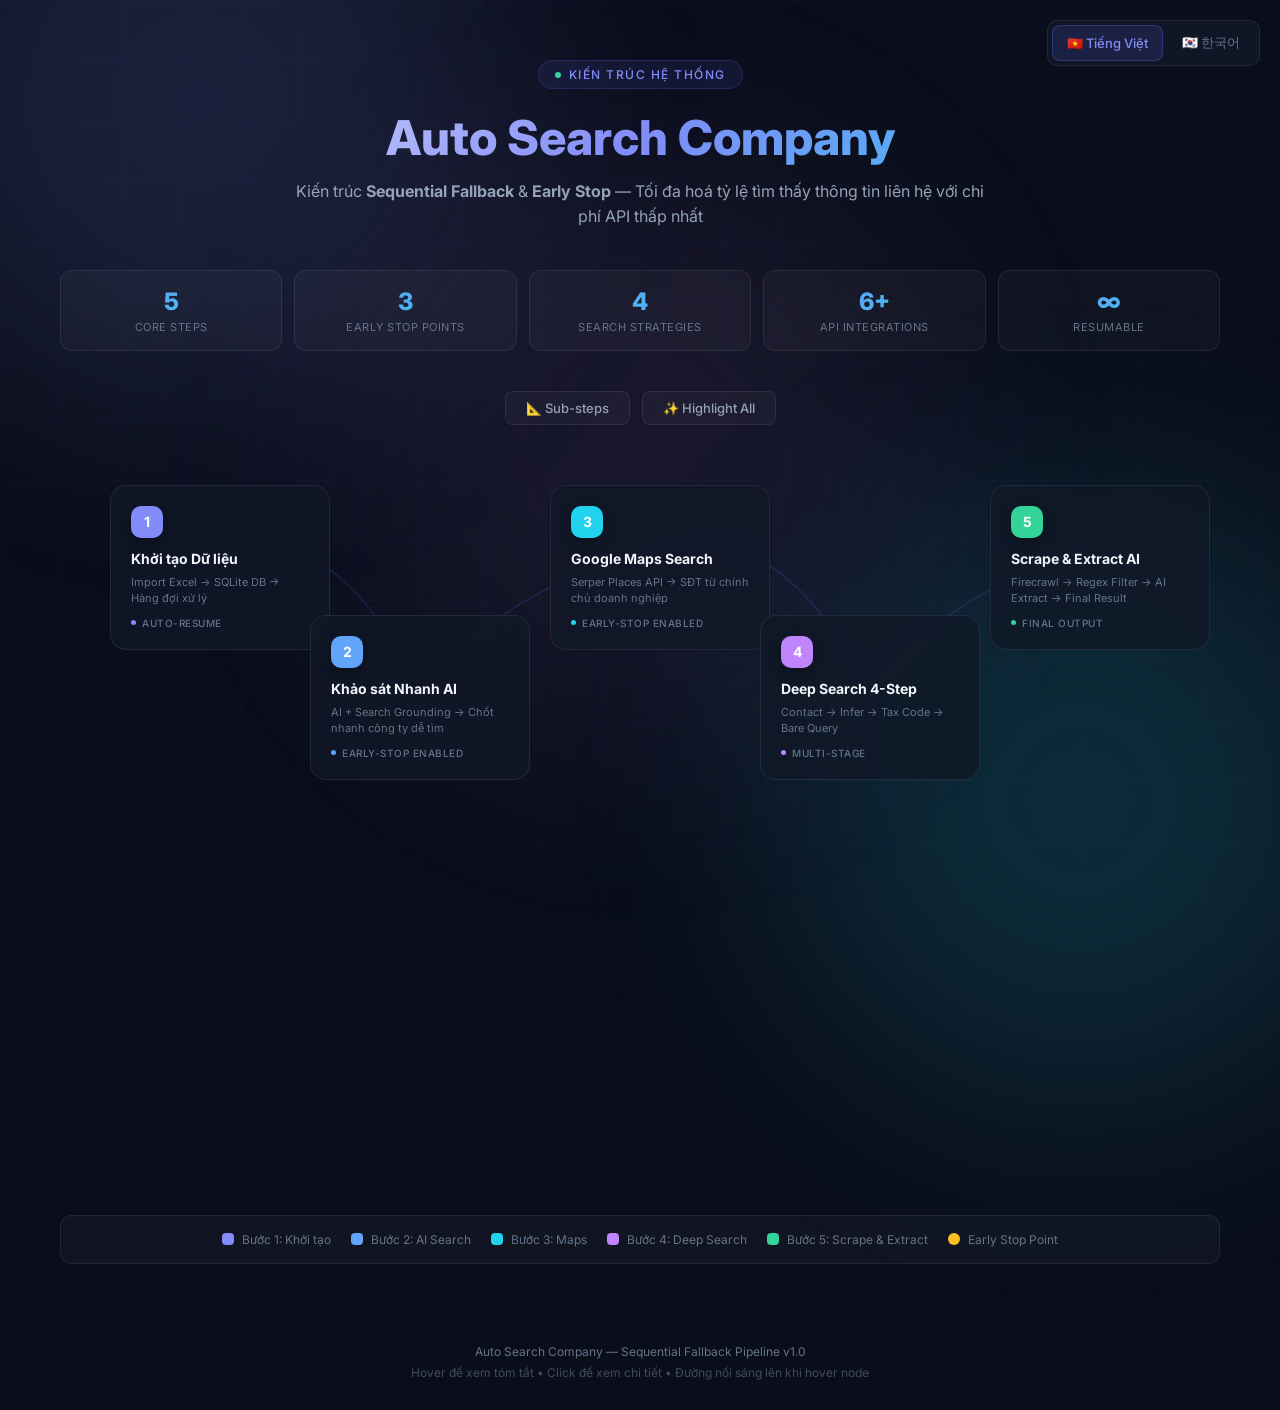
==== index.html @ 1cdd89b8 "feat: add interactive workflow visualization with VN/KR i18n for GitHub Pages" ====
<!DOCTYPE html>
<html lang="vi">
<head>
  <meta charset="UTF-8">
  <meta name="viewport" content="width=device-width, initial-scale=1.0">
  <title>Auto Search Company — System Workflow</title>
  <meta name="description" content="Quy trình vận hành hệ thống Auto Search Company - Sequential Fallback & Early Stop Architecture">
  <link rel="stylesheet" href="styles.css">
</head>
<body>
  <div class="bg-grid"></div>
  <div class="bg-glow bg-glow-1"></div>
  <div class="bg-glow bg-glow-2"></div>
  <div class="bg-glow bg-glow-3"></div>

  <!-- Language Toggle -->
  <div class="lang-toggle">
    <button class="lang-btn active" data-lang="vi" onclick="setLang('vi')">🇻🇳 Tiếng Việt</button>
    <button class="lang-btn" data-lang="ko" onclick="setLang('ko')">🇰🇷 한국어</button>
  </div>

  <header class="header">
    <div class="badge"><span class="dot"></span><span id="headerBadge">Kiến trúc Hệ thống</span></div>
    <h1 id="headerTitle">Auto Search Company</h1>
    <p class="subtitle" id="headerSubtitle">Kiến trúc <strong>Sequential Fallback</strong> & <strong>Early Stop</strong> — Tối đa hoá tỷ lệ tìm thấy thông tin liên hệ với chi phí API thấp nhất</p>
  </header>

  <div class="stats-bar">
    <div class="stats-grid">
      <div class="stat-card"><div class="stat-value">5</div><div class="stat-label">Core Steps</div></div>
      <div class="stat-card"><div class="stat-value">3</div><div class="stat-label">Early Stop Points</div></div>
      <div class="stat-card"><div class="stat-value">4</div><div class="stat-label">Search Strategies</div></div>
      <div class="stat-card"><div class="stat-value">6+</div><div class="stat-label">API Integrations</div></div>
      <div class="stat-card"><div class="stat-value">∞</div><div class="stat-label">Resumable</div></div>
    </div>
  </div>

  <div class="controls">
    <button data-action="substeps" onclick="toggleSubSteps()">📐 Sub-steps</button>
    <button data-action="highlight" onclick="highlightAll()">✨ Highlight All</button>
  </div>

  <div class="diagram-wrapper">
    <div class="diagram-canvas" id="diagramCanvas">
      <svg class="connections-svg" id="connectionsSvg"></svg>
    </div>
  </div>

  <div class="legend">
    <div class="legend-inner">
      <div class="legend-item"><div class="legend-color" style="background:#818cf8"></div><span class="legend-text">Bước 1: Khởi tạo</span></div>
      <div class="legend-item"><div class="legend-color" style="background:#60a5fa"></div><span class="legend-text">Bước 2: AI Search</span></div>
      <div class="legend-item"><div class="legend-color" style="background:#22d3ee"></div><span class="legend-text">Bước 3: Maps</span></div>
      <div class="legend-item"><div class="legend-color" style="background:#c084fc"></div><span class="legend-text">Bước 4: Deep Search</span></div>
      <div class="legend-item"><div class="legend-color" style="background:#34d399"></div><span class="legend-text">Bước 5: Scrape & Extract</span></div>
      <div class="legend-item"><div class="legend-color" style="background:#fbbf24;border-radius:50%"></div><span class="legend-text">Early Stop Point</span></div>
    </div>
  </div>

  <footer class="footer">
    <p id="footerTitle">Auto Search Company — Sequential Fallback Pipeline v1.0</p>
    <p id="footerHint" style="margin-top:6px;opacity:0.6">Hover để xem tóm tắt • Click để xem chi tiết • Đường nối sáng lên khi hover node</p>
  </footer>

  <div class="modal-overlay" id="modalOverlay">
    <div class="modal">
      <div class="modal-header">
        <h2><span class="step-badge">1</span><span class="modal-title-text">Title</span></h2>
        <button class="modal-close" onclick="closeModal()">✕</button>
      </div>
      <div class="modal-body"></div>
    </div>
  </div>

  <script src="i18n.js"></script>
  <script src="app.js"></script>
</body>
</html>
---- styles.css ----
@import url('https://fonts.googleapis.com/css2?family=Inter:wght@300;400;500;600;700;800&family=JetBrains+Mono:wght@400;500&display=swap');

:root {
  --bg-primary: #0a0e1a;
  --bg-secondary: #111827;
  --bg-card: rgba(17, 24, 39, 0.8);
  --border-glow: rgba(99, 102, 241, 0.3);
  --text-primary: #f1f5f9;
  --text-secondary: #94a3b8;
  --text-muted: #64748b;
  --accent-indigo: #818cf8;
  --accent-blue: #60a5fa;
  --accent-cyan: #22d3ee;
  --accent-emerald: #34d399;
  --accent-amber: #fbbf24;
  --accent-rose: #fb7185;
  --accent-purple: #c084fc;
  --glass-bg: rgba(255, 255, 255, 0.03);
  --glass-border: rgba(255, 255, 255, 0.08);
}

* { margin: 0; padding: 0; box-sizing: border-box; }

body {
  font-family: 'Inter', sans-serif;
  background: var(--bg-primary);
  color: var(--text-primary);
  overflow-x: hidden;
  min-height: 100vh;
}

/* Background Effects */
.bg-grid {
  position: fixed; inset: 0; z-index: 0;
  background-image:
    linear-gradient(rgba(99, 102, 241, 0.03) 1px, transparent 1px),
    linear-gradient(90deg, rgba(99, 102, 241, 0.03) 1px, transparent 1px);
  background-size: 60px 60px;
}

.bg-glow {
  position: fixed; z-index: 0;
  width: 600px; height: 600px;
  border-radius: 50%;
  filter: blur(120px);
  opacity: 0.15;
  pointer-events: none;
}

.bg-glow-1 { top: -200px; left: -100px; background: var(--accent-indigo); }
.bg-glow-2 { bottom: -200px; right: -100px; background: var(--accent-cyan); }
.bg-glow-3 { top: 50%; left: 50%; transform: translate(-50%,-50%); background: var(--accent-purple); opacity: 0.08; }

/* Language Toggle */
.lang-toggle {
  position: fixed; top: 20px; right: 20px; z-index: 999;
  display: flex; gap: 4px;
  background: rgba(17, 24, 39, 0.9);
  border: 1px solid var(--glass-border);
  border-radius: 10px;
  padding: 4px;
  backdrop-filter: blur(12px);
}

.lang-btn {
  padding: 8px 14px;
  background: transparent;
  border: 1px solid transparent;
  border-radius: 8px;
  color: var(--text-muted);
  font-family: 'Inter', sans-serif;
  font-size: 13px; font-weight: 500;
  cursor: pointer;
  transition: all 0.3s ease;
}

.lang-btn:hover { color: var(--text-secondary); }

.lang-btn.active {
  background: rgba(99, 102, 241, 0.15);
  border-color: rgba(99, 102, 241, 0.3);
  color: var(--accent-indigo);
}

/* Header */
.header {
  position: relative; z-index: 10;
  text-align: center;
  padding: 60px 20px 40px;
}

.header .badge {
  display: inline-flex; align-items: center; gap: 8px;
  padding: 6px 16px;
  background: rgba(99, 102, 241, 0.1);
  border: 1px solid rgba(99, 102, 241, 0.2);
  border-radius: 100px;
  font-size: 12px; font-weight: 500;
  color: var(--accent-indigo);
  text-transform: uppercase;
  letter-spacing: 1.5px;
  margin-bottom: 20px;
}

.badge .dot {
  width: 6px; height: 6px;
  background: var(--accent-emerald);
  border-radius: 50%;
  animation: pulse-dot 2s ease-in-out infinite;
}

@keyframes pulse-dot {
  0%, 100% { opacity: 1; box-shadow: 0 0 0 0 rgba(52, 211, 153, 0.4); }
  50% { opacity: 0.7; box-shadow: 0 0 0 6px rgba(52, 211, 153, 0); }
}

.header h1 {
  font-size: clamp(28px, 4vw, 48px);
  font-weight: 800;
  background: linear-gradient(135deg, #f1f5f9, var(--accent-indigo), var(--accent-cyan));
  -webkit-background-clip: text;
  -webkit-text-fill-color: transparent;
  line-height: 1.2;
  margin-bottom: 12px;
}

.header .subtitle {
  font-size: 16px; color: var(--text-secondary);
  max-width: 700px; margin: 0 auto;
  line-height: 1.6;
}

/* Controls */
.controls {
  display: flex; justify-content: center; gap: 12px;
  margin: 20px 0 10px; flex-wrap: wrap;
  position: relative; z-index: 10;
}

.controls button {
  padding: 8px 20px;
  background: var(--glass-bg);
  border: 1px solid var(--glass-border);
  border-radius: 8px;
  color: var(--text-secondary);
  font-family: 'Inter', sans-serif;
  font-size: 13px; font-weight: 500;
  cursor: pointer;
  transition: all 0.3s ease;
}

.controls button:hover, .controls button.active {
  background: rgba(99, 102, 241, 0.15);
  border-color: var(--accent-indigo);
  color: var(--accent-indigo);
}

/* Diagram Container */
.diagram-wrapper {
  position: relative; z-index: 10;
  max-width: 1200px;
  margin: 0 auto;
  padding: 20px;
}

.diagram-canvas {
  position: relative;
  width: 100%;
  min-height: 700px;
}

/* SVG Connections */
.connections-svg {
  position: absolute;
  top: 0; left: 0;
  width: 100%; height: 100%;
  pointer-events: none;
  z-index: 1;
}

.connection-line {
  stroke: rgba(99, 102, 241, 0.15);
  stroke-width: 2;
  fill: none;
}

.connection-line-glow {
  stroke: url(#lineGradient);
  stroke-width: 2;
  fill: none;
  opacity: 0;
  transition: opacity 0.5s ease;
}

.connection-particle {
  fill: var(--accent-cyan);
  filter: drop-shadow(0 0 4px var(--accent-cyan));
}

/* Nodes */
.node {
  position: absolute;
  width: 220px;
  background: var(--bg-card);
  border: 1px solid var(--glass-border);
  border-radius: 16px;
  padding: 20px;
  cursor: pointer;
  transition: all 0.4s cubic-bezier(0.4, 0, 0.2, 1);
  z-index: 5;
  backdrop-filter: blur(10px);
}

.node::before {
  content: '';
  position: absolute; inset: -1px;
  border-radius: 16px;
  padding: 1px;
  background: linear-gradient(135deg, transparent, transparent);
  -webkit-mask: linear-gradient(#fff 0 0) content-box, linear-gradient(#fff 0 0);
  -webkit-mask-composite: xor;
  mask-composite: exclude;
  transition: background 0.4s ease;
  pointer-events: none;
}

.node:hover {
  transform: scale(1.08);
  z-index: 20;
  border-color: transparent;
}

.node:hover::before {
  background: linear-gradient(135deg, var(--node-color, var(--accent-indigo)), transparent 60%);
}

.node:hover .node-glow {
  opacity: 1;
}

.node-glow {
  position: absolute; inset: -20px;
  border-radius: 24px;
  background: radial-gradient(ellipse at center, var(--node-color, var(--accent-indigo)), transparent 70%);
  opacity: 0;
  transition: opacity 0.4s ease;
  z-index: -1;
  filter: blur(20px);
  pointer-events: none;
}

.node-step {
  display: inline-flex; align-items: center; justify-content: center;
  width: 32px; height: 32px;
  border-radius: 10px;
  font-size: 14px; font-weight: 700;
  margin-bottom: 12px;
  color: white;
  background: var(--node-color, var(--accent-indigo));
  box-shadow: 0 4px 12px rgba(0,0,0,0.3);
}

.node-title {
  font-size: 14px; font-weight: 700;
  margin-bottom: 6px;
  color: var(--text-primary);
  line-height: 1.3;
}

.node-subtitle {
  font-size: 11px; font-weight: 400;
  color: var(--text-muted);
  line-height: 1.5;
}

.node-status {
  display: flex; align-items: center; gap: 6px;
  margin-top: 10px;
  font-size: 10px; font-weight: 500;
  color: var(--text-muted);
  text-transform: uppercase;
  letter-spacing: 0.5px;
}

.node-status .status-dot {
  width: 5px; height: 5px;
  border-radius: 50%;
  background: var(--node-color, var(--accent-indigo));
}

/* Hover Tooltip */
.node-tooltip {
  position: absolute;
  left: calc(100% + 16px);
  top: 50%;
  transform: translateY(-50%);
  width: 280px;
  background: rgba(15, 23, 42, 0.95);
  border: 1px solid rgba(99, 102, 241, 0.2);
  border-radius: 12px;
  padding: 16px;
  opacity: 0;
  pointer-events: none;
  transition: all 0.3s ease;
  z-index: 100;
  backdrop-filter: blur(16px);
}

.node:hover .node-tooltip {
  opacity: 1;
  pointer-events: auto;
}

.node-tooltip h4 {
  font-size: 13px; font-weight: 600;
  color: var(--accent-indigo);
  margin-bottom: 8px;
  display: flex; align-items: center; gap: 6px;
}

.node-tooltip p {
  font-size: 12px; line-height: 1.6;
  color: var(--text-secondary);
}

.node-tooltip .tooltip-tags {
  display: flex; flex-wrap: wrap; gap: 4px;
  margin-top: 10px;
}

.node-tooltip .tag {
  padding: 2px 8px;
  border-radius: 4px;
  font-size: 10px; font-weight: 500;
  background: rgba(99, 102, 241, 0.1);
  color: var(--accent-indigo);
  border: 1px solid rgba(99, 102, 241, 0.15);
}

/* Detail Modal */
.modal-overlay {
  position: fixed; inset: 0;
  background: rgba(0, 0, 0, 0.7);
  backdrop-filter: blur(8px);
  z-index: 1000;
  display: flex; align-items: center; justify-content: center;
  opacity: 0; pointer-events: none;
  transition: opacity 0.3s ease;
}

.modal-overlay.active {
  opacity: 1; pointer-events: auto;
}

.modal {
  width: 90%; max-width: 720px;
  max-height: 85vh;
  background: var(--bg-secondary);
  border: 1px solid var(--glass-border);
  border-radius: 20px;
  overflow-y: auto;
  transform: scale(0.9) translateY(20px);
  transition: transform 0.4s cubic-bezier(0.4, 0, 0.2, 1);
}

.modal-overlay.active .modal {
  transform: scale(1) translateY(0);
}

.modal-header {
  position: sticky; top: 0;
  display: flex; align-items: center; justify-content: space-between;
  padding: 24px 28px;
  background: rgba(17, 24, 39, 0.95);
  border-bottom: 1px solid var(--glass-border);
  backdrop-filter: blur(10px);
  z-index: 2;
}

.modal-header h2 {
  font-size: 20px; font-weight: 700;
  display: flex; align-items: center; gap: 12px;
}

.modal-header .step-badge {
  display: inline-flex; align-items: center; justify-content: center;
  width: 36px; height: 36px;
  border-radius: 10px;
  font-size: 16px; font-weight: 800;
  color: white;
}

.modal-close {
  width: 36px; height: 36px;
  border-radius: 10px;
  border: 1px solid var(--glass-border);
  background: transparent;
  color: var(--text-secondary);
  font-size: 18px;
  cursor: pointer;
  transition: all 0.2s;
  display: flex; align-items: center; justify-content: center;
}

.modal-close:hover {
  background: rgba(251, 113, 133, 0.15);
  border-color: var(--accent-rose);
  color: var(--accent-rose);
}

.modal-body { padding: 28px; }

.modal-section {
  margin-bottom: 24px;
}

.modal-section h3 {
  font-size: 13px; font-weight: 600;
  text-transform: uppercase;
  letter-spacing: 1px;
  color: var(--text-muted);
  margin-bottom: 12px;
  display: flex; align-items: center; gap: 8px;
}

.modal-section h3 .icon { font-size: 16px; }

.detail-card {
  background: var(--glass-bg);
  border: 1px solid var(--glass-border);
  border-radius: 12px;
  padding: 16px;
  margin-bottom: 10px;
}

.detail-card p {
  font-size: 13px; line-height: 1.7;
  color: var(--text-secondary);
}

.detail-card strong {
  color: var(--text-primary);
}

.detail-card .highlight {
  color: var(--accent-cyan);
  font-weight: 600;
}

.detail-card code {
  font-family: 'JetBrains Mono', monospace;
  font-size: 12px;
  background: rgba(99, 102, 241, 0.1);
  padding: 2px 6px;
  border-radius: 4px;
  color: var(--accent-indigo);
}

/* Flow items in modal */
.flow-list {
  list-style: none;
}

.flow-item {
  display: flex; gap: 14px;
  padding: 12px 0;
  border-bottom: 1px solid var(--glass-border);
}

.flow-item:last-child { border-bottom: none; }

.flow-marker {
  display: flex; flex-direction: column; align-items: center;
  min-width: 24px;
}

.flow-dot {
  width: 10px; height: 10px;
  border-radius: 50%;
  background: var(--accent-indigo);
  flex-shrink: 0;
}

.flow-line-v {
  width: 2px; flex: 1;
  background: linear-gradient(to bottom, var(--accent-indigo), transparent);
  margin-top: 4px;
}

.flow-content h4 {
  font-size: 13px; font-weight: 600;
  color: var(--text-primary);
  margin-bottom: 4px;
}

.flow-content p {
  font-size: 12px; line-height: 1.6;
  color: var(--text-secondary);
}

/* Early Stop Badge */
.early-stop-badge {
  display: inline-flex; align-items: center; gap: 5px;
  padding: 4px 10px;
  background: rgba(251, 191, 36, 0.1);
  border: 1px solid rgba(251, 191, 36, 0.2);
  border-radius: 6px;
  font-size: 11px; font-weight: 600;
  color: var(--accent-amber);
  margin-top: 8px;
}

/* Line Label */
.line-label {
  position: absolute;
  padding: 4px 10px;
  background: rgba(10, 14, 26, 0.9);
  border: 1px solid rgba(99, 102, 241, 0.15);
  border-radius: 6px;
  font-size: 10px; font-weight: 500;
  color: var(--text-muted);
  white-space: nowrap;
  pointer-events: none;
  opacity: 0;
  transition: opacity 0.3s ease;
  z-index: 15;
}

.line-label.visible { opacity: 1; }

/* Legend */
.legend {
  position: relative; z-index: 10;
  max-width: 1200px;
  margin: 40px auto;
  padding: 0 20px;
}

.legend-inner {
  display: flex; flex-wrap: wrap; gap: 20px;
  justify-content: center;
  padding: 16px 24px;
  background: var(--glass-bg);
  border: 1px solid var(--glass-border);
  border-radius: 12px;
}

.legend-item {
  display: flex; align-items: center; gap: 8px;
  font-size: 12px; color: var(--text-muted);
}

.legend-color {
  width: 12px; height: 12px;
  border-radius: 4px;
}

/* Stats Bar */
.stats-bar {
  position: relative; z-index: 10;
  max-width: 1200px;
  margin: 0 auto 40px;
  padding: 0 20px;
}

.stats-grid {
  display: grid;
  grid-template-columns: repeat(auto-fit, minmax(160px, 1fr));
  gap: 12px;
}

.stat-card {
  background: var(--glass-bg);
  border: 1px solid var(--glass-border);
  border-radius: 12px;
  padding: 16px;
  text-align: center;
  transition: all 0.3s ease;
}

.stat-card:hover {
  border-color: var(--accent-indigo);
  transform: translateY(-2px);
}

.stat-value {
  font-size: 24px; font-weight: 800;
  background: linear-gradient(135deg, var(--accent-indigo), var(--accent-cyan));
  -webkit-background-clip: text;
  -webkit-text-fill-color: transparent;
}

.stat-label {
  font-size: 11px; color: var(--text-muted);
  text-transform: uppercase;
  letter-spacing: 0.5px;
  margin-top: 4px;
}

/* Footer */
.footer {
  position: relative; z-index: 10;
  text-align: center;
  padding: 40px 20px 30px;
  font-size: 12px;
  color: var(--text-muted);
}

/* Animations */
@keyframes float-particle {
  0% { offset-distance: 0%; opacity: 0; }
  10% { opacity: 1; }
  90% { opacity: 1; }
  100% { offset-distance: 100%; opacity: 0; }
}

@keyframes fadeInUp {
  from { opacity: 0; transform: translateY(20px); }
  to { opacity: 1; transform: translateY(0); }
}

.node { animation: fadeInUp 0.6s ease forwards; opacity: 0; }
.node:nth-child(1) { animation-delay: 0.1s; }
.node:nth-child(2) { animation-delay: 0.2s; }
.node:nth-child(3) { animation-delay: 0.3s; }
.node:nth-child(4) { animation-delay: 0.4s; }
.node:nth-child(5) { animation-delay: 0.5s; }

/* Sub-step nodes */
.sub-node {
  position: absolute;
  width: 160px;
  background: rgba(17, 24, 39, 0.6);
  border: 1px dashed var(--glass-border);
  border-radius: 10px;
  padding: 12px;
  z-index: 4;
  opacity: 0;
  pointer-events: none;
  transition: all 0.4s ease;
  cursor: pointer;
}

.sub-node.visible {
  opacity: 1;
  pointer-events: auto;
}

.sub-node:hover {
  border-color: var(--node-color, var(--accent-indigo));
  background: rgba(17, 24, 39, 0.9);
  transform: scale(1.05);
}

.sub-node-label {
  font-size: 10px; font-weight: 600;
  color: var(--accent-purple);
  margin-bottom: 4px;
}

.sub-node-title {
  font-size: 11px; font-weight: 500;
  color: var(--text-secondary);
}

/* Responsive */
@media (max-width: 768px) {
  .node-tooltip { display: none; }
  .node { width: 180px; padding: 14px; }
  .node-title { font-size: 12px; }
  .diagram-canvas { min-height: 800px; }
}

/* Scrollbar */
::-webkit-scrollbar { width: 6px; }
::-webkit-scrollbar-track { background: var(--bg-primary); }
::-webkit-scrollbar-thumb { background: var(--glass-border); border-radius: 3px; }
::-webkit-scrollbar-thumb:hover { background: var(--accent-indigo); }
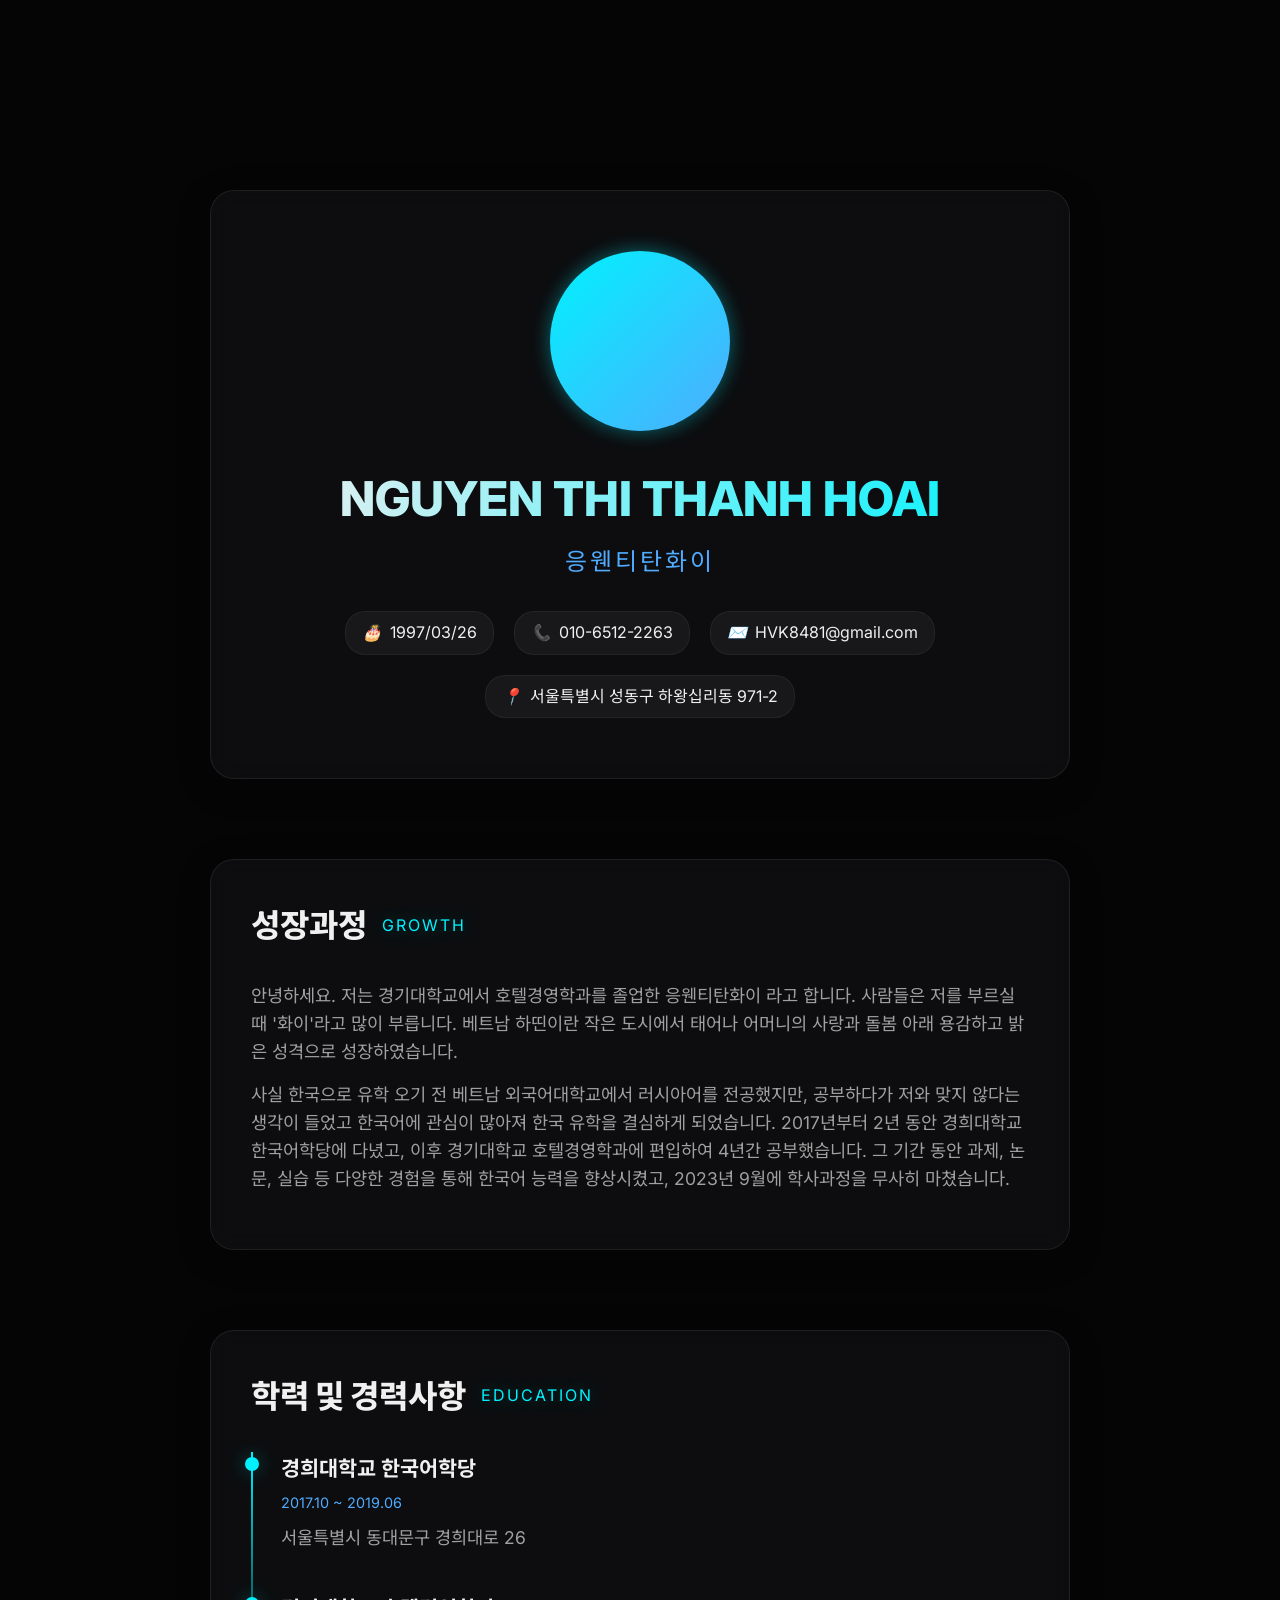
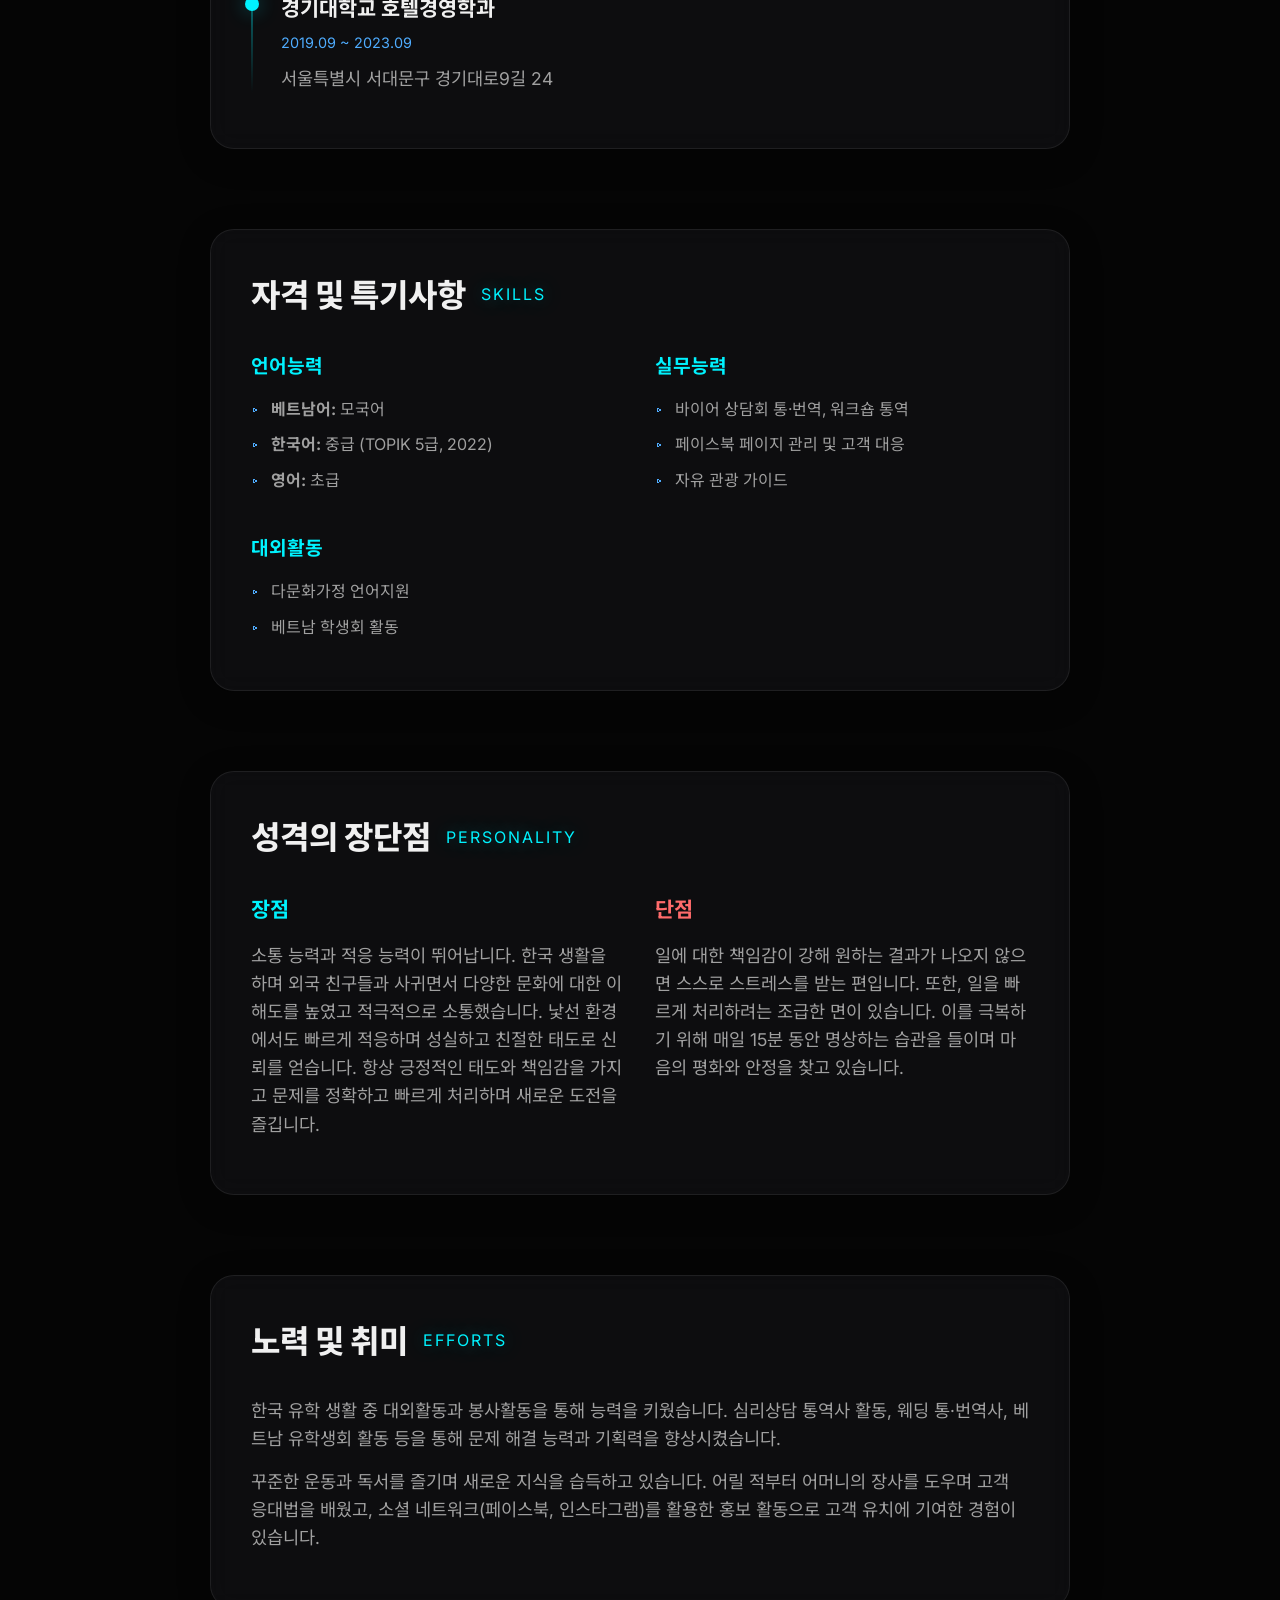
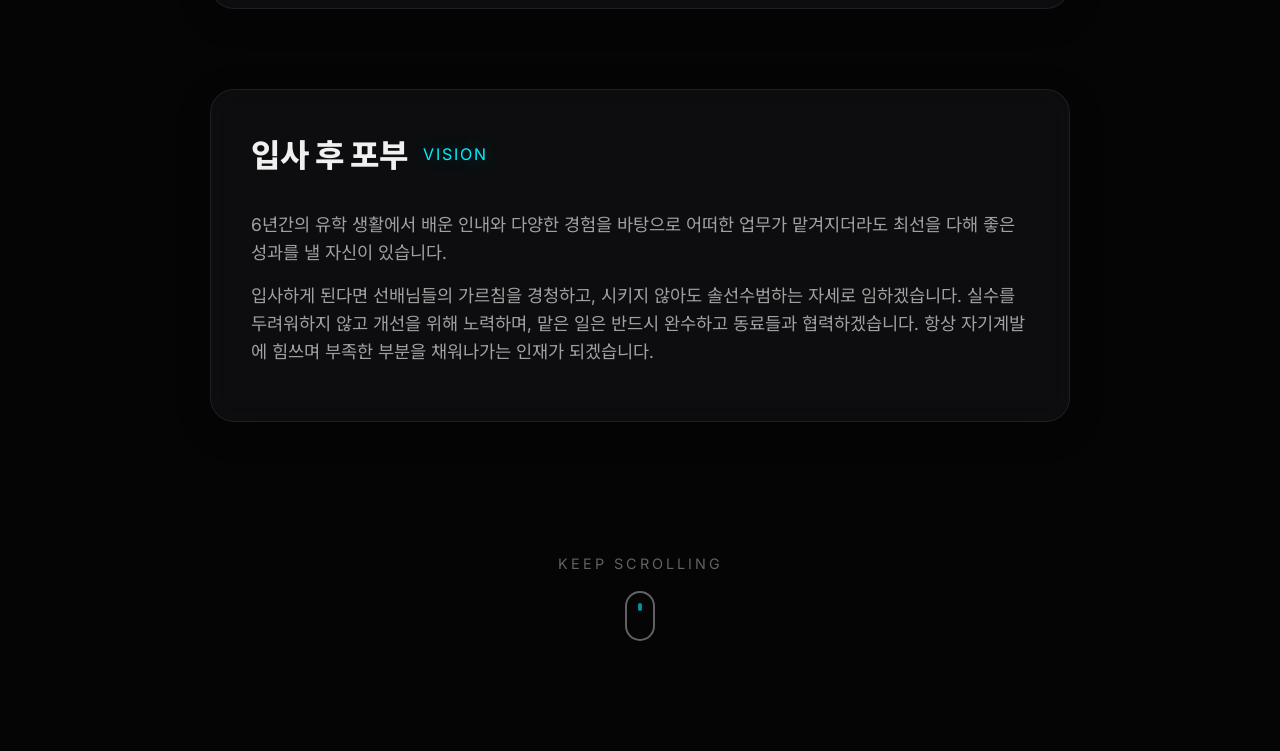
==== commit 4ed2a173: "feat: implement 3D interactive infinity scroll CV" ====
--- a/index.html
+++ b/index.html
@@ -1,78 +1,135 @@
 <!DOCTYPE html>
-<html lang="vi">
+<html lang="ko">
 <head>
-  <meta charset="UTF-8">
-  <meta name="viewport" content="width=device-width, initial-scale=1.0">
-  <title>Auto Search Company — System Workflow</title>
-  <meta name="description" content="Quy trình vận hành hệ thống Auto Search Company - Sequential Fallback & Early Stop Architecture">
-  <link rel="stylesheet" href="styles.css">
+    <meta charset="UTF-8">
+    <meta name="viewport" content="width=device-width, initial-scale=1.0">
+    <title>CV - NGUYEN THI THANH HOAI</title>
+    <link rel="stylesheet" href="styles.css">
+    <link href="https://fonts.googleapis.com/css2?family=Inter:wght@300;400;600;800&family=Noto+Sans+KR:wght@300;400;500;700&display=swap" rel="stylesheet">
+    <script src="https://cdnjs.cloudflare.com/ajax/libs/three.js/r134/three.min.js"></script>
+    <script src="https://cdnjs.cloudflare.com/ajax/libs/gsap/3.12.2/gsap.min.js"></script>
+    <script src="https://cdnjs.cloudflare.com/ajax/libs/gsap/3.12.2/ScrollTrigger.min.js"></script>
+    <script src="https://cdn.jsdelivr.net/gh/studio-freight/lenis@1.0.19/bundled/lenis.min.js"></script>
 </head>
 <body>
-  <div class="bg-grid"></div>
-  <div class="bg-glow bg-glow-1"></div>
-  <div class="bg-glow bg-glow-2"></div>
-  <div class="bg-glow bg-glow-3"></div>
+    <div id="canvas-container"></div>
+    
+    <div class="scroll-container" id="scroll-container">
+        <!-- Content will be duplicated here for infinity scroll if needed, 
+             but we will use a loop mechanism in JS to reset scroll or just create a long parallax effect -->
+        <div class="content-wrapper">
+            
+            <section class="hero glass-panel fade-in">
+                <div class="profile-img">
+                    <img src="assets/BIN0004.jpg" alt="Profile Picture" onerror="this.style.display='none';">
+                </div>
+                <div class="hero-text">
+                    <h1>NGUYEN THI THANH HOAI</h1>
+                    <p class="subtitle">응웬티탄화이</p>
+                    <div class="contact-info">
+                        <span><i class="icon">🎂</i> 1997/03/26</span>
+                        <span><i class="icon">📞</i> 010-6512-2263</span>
+                        <span><i class="icon">✉️</i> HVK8481@gmail.com</span>
+                        <span><i class="icon">📍</i> 서울특별시 성동구 하왕십리동 971-2</span>
+                    </div>
+                </div>
+            </section>
 
-  <!-- Language Toggle -->
-  <div class="lang-toggle">
-    <button class="lang-btn active" data-lang="vi" onclick="setLang('vi')">🇻🇳 Tiếng Việt</button>
-    <button class="lang-btn" data-lang="ko" onclick="setLang('ko')">🇰🇷 한국어</button>
-  </div>
+            <section class="about glass-panel fade-in">
+                <h2>성장과정 <span class="glow">Growth</span></h2>
+                <p>
+                    안녕하세요. 저는 경기대학교에서 호텔경영학과를 졸업한 응웬티탄화이 라고 합니다. 사람들은 저를 부르실 때 '화이'라고 많이 부릅니다. 베트남 하띤이란 작은 도시에서 태어나 어머니의 사랑과 돌봄 아래 용감하고 밝은 성격으로 성장하였습니다.
+                </p>
+                <p>
+                    사실 한국으로 유학 오기 전 베트남 외국어대학교에서 러시아어를 전공했지만, 공부하다가 저와 맞지 않다는 생각이 들었고 한국어에 관심이 많아져 한국 유학을 결심하게 되었습니다. 2017년부터 2년 동안 경희대학교 한국어학당에 다녔고, 이후 경기대학교 호텔경영학과에 편입하여 4년간 공부했습니다. 그 기간 동안 과제, 논문, 실습 등 다양한 경험을 통해 한국어 능력을 향상시켰고, 2023년 9월에 학사과정을 무사히 마쳤습니다.
+                </p>
+            </section>
 
-  <header class="header">
-    <div class="badge"><span class="dot"></span><span id="headerBadge">Kiến trúc Hệ thống</span></div>
-    <h1 id="headerTitle">Auto Search Company</h1>
-    <p class="subtitle" id="headerSubtitle">Kiến trúc <strong>Sequential Fallback</strong> & <strong>Early Stop</strong> — Tối đa hoá tỷ lệ tìm thấy thông tin liên hệ với chi phí API thấp nhất</p>
-  </header>
+            <section class="experience glass-panel fade-in">
+                <h2>학력 및 경력사항 <span class="glow">Education</span></h2>
+                <div class="timeline">
+                    <div class="timeline-item">
+                        <div class="timeline-dot"></div>
+                        <div class="timeline-content">
+                            <h3>경희대학교 한국어학당</h3>
+                            <span class="date">2017.10 ~ 2019.06</span>
+                            <p>서울특별시 동대문구 경희대로 26</p>
+                        </div>
+                    </div>
+                    <div class="timeline-item">
+                        <div class="timeline-dot"></div>
+                        <div class="timeline-content">
+                            <h3>경기대학교 호텔경영학과</h3>
+                            <span class="date">2019.09 ~ 2023.09</span>
+                            <p>서울특별시 서대문구 경기대로9길 24</p>
+                        </div>
+                    </div>
+                </div>
+            </section>
 
-  <div class="stats-bar">
-    <div class="stats-grid">
-      <div class="stat-card"><div class="stat-value">5</div><div class="stat-label">Core Steps</div></div>
-      <div class="stat-card"><div class="stat-value">3</div><div class="stat-label">Early Stop Points</div></div>
-      <div class="stat-card"><div class="stat-value">4</div><div class="stat-label">Search Strategies</div></div>
-      <div class="stat-card"><div class="stat-value">6+</div><div class="stat-label">API Integrations</div></div>
-      <div class="stat-card"><div class="stat-value">∞</div><div class="stat-label">Resumable</div></div>
+            <section class="skills glass-panel fade-in">
+                <h2>자격 및 특기사항 <span class="glow">Skills</span></h2>
+                <div class="skills-grid">
+                    <div class="skill-category">
+                        <h3>언어능력</h3>
+                        <ul>
+                            <li><strong>베트남어:</strong> 모국어</li>
+                            <li><strong>한국어:</strong> 중급 (TOPIK 5급, 2022)</li>
+                            <li><strong>영어:</strong> 초급</li>
+                        </ul>
+                    </div>
+                    <div class="skill-category">
+                        <h3>실무능력</h3>
+                        <ul>
+                            <li>바이어 상담회 통·번역, 워크숍 통역</li>
+                            <li>페이스북 페이지 관리 및 고객 대응</li>
+                            <li>자유 관광 가이드</li>
+                        </ul>
+                    </div>
+                    <div class="skill-category">
+                        <h3>대외활동</h3>
+                        <ul>
+                            <li>다문화가정 언어지원</li>
+                            <li>베트남 학생회 활동</li>
+                        </ul>
+                    </div>
+                </div>
+            </section>
+
+            <section class="personality glass-panel fade-in">
+                <h2>성격의 장단점 <span class="glow">Personality</span></h2>
+                <div class="traits">
+                    <div class="trait pro">
+                        <h3>장점</h3>
+                        <p>소통 능력과 적응 능력이 뛰어납니다. 한국 생활을 하며 외국 친구들과 사귀면서 다양한 문화에 대한 이해도를 높였고 적극적으로 소통했습니다. 낯선 환경에서도 빠르게 적응하며 성실하고 친절한 태도로 신뢰를 얻습니다. 항상 긍정적인 태도와 책임감을 가지고 문제를 정확하고 빠르게 처리하며 새로운 도전을 즐깁니다.</p>
+                    </div>
+                    <div class="trait con">
+                        <h3>단점</h3>
+                        <p>일에 대한 책임감이 강해 원하는 결과가 나오지 않으면 스스로 스트레스를 받는 편입니다. 또한, 일을 빠르게 처리하려는 조급한 면이 있습니다. 이를 극복하기 위해 매일 15분 동안 명상하는 습관을 들이며 마음의 평화와 안정을 찾고 있습니다.</p>
+                    </div>
+                </div>
+            </section>
+
+            <section class="efforts glass-panel fade-in">
+                <h2>노력 및 취미 <span class="glow">Efforts</span></h2>
+                <p>한국 유학 생활 중 대외활동과 봉사활동을 통해 능력을 키웠습니다. 심리상담 통역사 활동, 웨딩 통·번역사, 베트남 유학생회 활동 등을 통해 문제 해결 능력과 기획력을 향상시켰습니다.</p>
+                <p>꾸준한 운동과 독서를 즐기며 새로운 지식을 습득하고 있습니다. 어릴 적부터 어머니의 장사를 도우며 고객 응대법을 배웠고, 소셜 네트워크(페이스북, 인스타그램)를 활용한 홍보 활동으로 고객 유치에 기여한 경험이 있습니다.</p>
+            </section>
+
+            <section class="vision glass-panel fade-in">
+                <h2>입사 후 포부 <span class="glow">Vision</span></h2>
+                <p>6년간의 유학 생활에서 배운 인내와 다양한 경험을 바탕으로 어떠한 업무가 맡겨지더라도 최선을 다해 좋은 성과를 낼 자신이 있습니다.</p>
+                <p>입사하게 된다면 선배님들의 가르침을 경청하고, 시키지 않아도 솔선수범하는 자세로 임하겠습니다. 실수를 두려워하지 않고 개선을 위해 노력하며, 맡은 일은 반드시 완수하고 동료들과 협력하겠습니다. 항상 자기계발에 힘쓰며 부족한 부분을 채워나가는 인재가 되겠습니다.</p>
+            </section>
+            
+            <div class="scroll-indicator">
+                <p>Keep Scrolling</p>
+                <div class="mouse"></div>
+            </div>
+
+        </div>
     </div>
-  </div>
 
-  <div class="controls">
-    <button data-action="substeps" onclick="toggleSubSteps()">📐 Sub-steps</button>
-    <button data-action="highlight" onclick="highlightAll()">✨ Highlight All</button>
-  </div>
-
-  <div class="diagram-wrapper">
-    <div class="diagram-canvas" id="diagramCanvas">
-      <svg class="connections-svg" id="connectionsSvg"></svg>
-    </div>
-  </div>
-
-  <div class="legend">
-    <div class="legend-inner">
-      <div class="legend-item"><div class="legend-color" style="background:#818cf8"></div><span class="legend-text">Bước 1: Khởi tạo</span></div>
-      <div class="legend-item"><div class="legend-color" style="background:#60a5fa"></div><span class="legend-text">Bước 2: AI Search</span></div>
-      <div class="legend-item"><div class="legend-color" style="background:#22d3ee"></div><span class="legend-text">Bước 3: Maps</span></div>
-      <div class="legend-item"><div class="legend-color" style="background:#c084fc"></div><span class="legend-text">Bước 4: Deep Search</span></div>
-      <div class="legend-item"><div class="legend-color" style="background:#34d399"></div><span class="legend-text">Bước 5: Scrape & Extract</span></div>
-      <div class="legend-item"><div class="legend-color" style="background:#fbbf24;border-radius:50%"></div><span class="legend-text">Early Stop Point</span></div>
-    </div>
-  </div>
-
-  <footer class="footer">
-    <p id="footerTitle">Auto Search Company — Sequential Fallback Pipeline v1.0</p>
-    <p id="footerHint" style="margin-top:6px;opacity:0.6">Hover để xem tóm tắt • Click để xem chi tiết • Đường nối sáng lên khi hover node</p>
-  </footer>
-
-  <div class="modal-overlay" id="modalOverlay">
-    <div class="modal">
-      <div class="modal-header">
-        <h2><span class="step-badge">1</span><span class="modal-title-text">Title</span></h2>
-        <button class="modal-close" onclick="closeModal()">✕</button>
-      </div>
-      <div class="modal-body"></div>
-    </div>
-  </div>
-
-  <script src="i18n.js"></script>
-  <script src="app.js"></script>
+    <script src="script.js"></script>
 </body>
 </html>
--- a/styles.css
+++ b/styles.css
@@ -1,678 +1,310 @@
-@import url('https://fonts.googleapis.com/css2?family=Inter:wght@300;400;500;600;700;800&family=JetBrains+Mono:wght@400;500&display=swap');
-
 :root {
-  --bg-primary: #0a0e1a;
-  --bg-secondary: #111827;
-  --bg-card: rgba(17, 24, 39, 0.8);
-  --border-glow: rgba(99, 102, 241, 0.3);
-  --text-primary: #f1f5f9;
-  --text-secondary: #94a3b8;
-  --text-muted: #64748b;
-  --accent-indigo: #818cf8;
-  --accent-blue: #60a5fa;
-  --accent-cyan: #22d3ee;
-  --accent-emerald: #34d399;
-  --accent-amber: #fbbf24;
-  --accent-rose: #fb7185;
-  --accent-purple: #c084fc;
-  --glass-bg: rgba(255, 255, 255, 0.03);
-  --glass-border: rgba(255, 255, 255, 0.08);
-}
-
-* { margin: 0; padding: 0; box-sizing: border-box; }
+    --bg-color: #050505;
+    --text-main: #f0f0f0;
+    --text-muted: #a0a0a0;
+    --accent: #00f2fe;
+    --accent-secondary: #4facfe;
+    --glass-bg: rgba(25, 25, 30, 0.4);
+    --glass-border: rgba(255, 255, 255, 0.08);
+    --glow: 0 0 20px rgba(0, 242, 254, 0.4);
+}
+
+* {
+    margin: 0;
+    padding: 0;
+    box-sizing: border-box;
+}
 
 body {
-  font-family: 'Inter', sans-serif;
-  background: var(--bg-primary);
-  color: var(--text-primary);
-  overflow-x: hidden;
-  min-height: 100vh;
-}
-
-/* Background Effects */
-.bg-grid {
-  position: fixed; inset: 0; z-index: 0;
-  background-image:
-    linear-gradient(rgba(99, 102, 241, 0.03) 1px, transparent 1px),
-    linear-gradient(90deg, rgba(99, 102, 241, 0.03) 1px, transparent 1px);
-  background-size: 60px 60px;
-}
-
-.bg-glow {
-  position: fixed; z-index: 0;
-  width: 600px; height: 600px;
-  border-radius: 50%;
-  filter: blur(120px);
-  opacity: 0.15;
-  pointer-events: none;
-}
-
-.bg-glow-1 { top: -200px; left: -100px; background: var(--accent-indigo); }
-.bg-glow-2 { bottom: -200px; right: -100px; background: var(--accent-cyan); }
-.bg-glow-3 { top: 50%; left: 50%; transform: translate(-50%,-50%); background: var(--accent-purple); opacity: 0.08; }
-
-/* Language Toggle */
-.lang-toggle {
-  position: fixed; top: 20px; right: 20px; z-index: 999;
-  display: flex; gap: 4px;
-  background: rgba(17, 24, 39, 0.9);
-  border: 1px solid var(--glass-border);
-  border-radius: 10px;
-  padding: 4px;
-  backdrop-filter: blur(12px);
-}
-
-.lang-btn {
-  padding: 8px 14px;
-  background: transparent;
-  border: 1px solid transparent;
-  border-radius: 8px;
-  color: var(--text-muted);
-  font-family: 'Inter', sans-serif;
-  font-size: 13px; font-weight: 500;
-  cursor: pointer;
-  transition: all 0.3s ease;
-}
-
-.lang-btn:hover { color: var(--text-secondary); }
-
-.lang-btn.active {
-  background: rgba(99, 102, 241, 0.15);
-  border-color: rgba(99, 102, 241, 0.3);
-  color: var(--accent-indigo);
-}
-
-/* Header */
-.header {
-  position: relative; z-index: 10;
-  text-align: center;
-  padding: 60px 20px 40px;
-}
-
-.header .badge {
-  display: inline-flex; align-items: center; gap: 8px;
-  padding: 6px 16px;
-  background: rgba(99, 102, 241, 0.1);
-  border: 1px solid rgba(99, 102, 241, 0.2);
-  border-radius: 100px;
-  font-size: 12px; font-weight: 500;
-  color: var(--accent-indigo);
-  text-transform: uppercase;
-  letter-spacing: 1.5px;
-  margin-bottom: 20px;
-}
-
-.badge .dot {
-  width: 6px; height: 6px;
-  background: var(--accent-emerald);
-  border-radius: 50%;
-  animation: pulse-dot 2s ease-in-out infinite;
-}
-
-@keyframes pulse-dot {
-  0%, 100% { opacity: 1; box-shadow: 0 0 0 0 rgba(52, 211, 153, 0.4); }
-  50% { opacity: 0.7; box-shadow: 0 0 0 6px rgba(52, 211, 153, 0); }
-}
-
-.header h1 {
-  font-size: clamp(28px, 4vw, 48px);
-  font-weight: 800;
-  background: linear-gradient(135deg, #f1f5f9, var(--accent-indigo), var(--accent-cyan));
-  -webkit-background-clip: text;
-  -webkit-text-fill-color: transparent;
-  line-height: 1.2;
-  margin-bottom: 12px;
-}
-
-.header .subtitle {
-  font-size: 16px; color: var(--text-secondary);
-  max-width: 700px; margin: 0 auto;
-  line-height: 1.6;
-}
-
-/* Controls */
-.controls {
-  display: flex; justify-content: center; gap: 12px;
-  margin: 20px 0 10px; flex-wrap: wrap;
-  position: relative; z-index: 10;
-}
-
-.controls button {
-  padding: 8px 20px;
-  background: var(--glass-bg);
-  border: 1px solid var(--glass-border);
-  border-radius: 8px;
-  color: var(--text-secondary);
-  font-family: 'Inter', sans-serif;
-  font-size: 13px; font-weight: 500;
-  cursor: pointer;
-  transition: all 0.3s ease;
-}
-
-.controls button:hover, .controls button.active {
-  background: rgba(99, 102, 241, 0.15);
-  border-color: var(--accent-indigo);
-  color: var(--accent-indigo);
-}
-
-/* Diagram Container */
-.diagram-wrapper {
-  position: relative; z-index: 10;
-  max-width: 1200px;
-  margin: 0 auto;
-  padding: 20px;
-}
-
-.diagram-canvas {
-  position: relative;
-  width: 100%;
-  min-height: 700px;
-}
-
-/* SVG Connections */
-.connections-svg {
-  position: absolute;
-  top: 0; left: 0;
-  width: 100%; height: 100%;
-  pointer-events: none;
-  z-index: 1;
-}
-
-.connection-line {
-  stroke: rgba(99, 102, 241, 0.15);
-  stroke-width: 2;
-  fill: none;
-}
-
-.connection-line-glow {
-  stroke: url(#lineGradient);
-  stroke-width: 2;
-  fill: none;
-  opacity: 0;
-  transition: opacity 0.5s ease;
-}
-
-.connection-particle {
-  fill: var(--accent-cyan);
-  filter: drop-shadow(0 0 4px var(--accent-cyan));
-}
-
-/* Nodes */
-.node {
-  position: absolute;
-  width: 220px;
-  background: var(--bg-card);
-  border: 1px solid var(--glass-border);
-  border-radius: 16px;
-  padding: 20px;
-  cursor: pointer;
-  transition: all 0.4s cubic-bezier(0.4, 0, 0.2, 1);
-  z-index: 5;
-  backdrop-filter: blur(10px);
-}
-
-.node::before {
-  content: '';
-  position: absolute; inset: -1px;
-  border-radius: 16px;
-  padding: 1px;
-  background: linear-gradient(135deg, transparent, transparent);
-  -webkit-mask: linear-gradient(#fff 0 0) content-box, linear-gradient(#fff 0 0);
-  -webkit-mask-composite: xor;
-  mask-composite: exclude;
-  transition: background 0.4s ease;
-  pointer-events: none;
-}
-
-.node:hover {
-  transform: scale(1.08);
-  z-index: 20;
-  border-color: transparent;
-}
-
-.node:hover::before {
-  background: linear-gradient(135deg, var(--node-color, var(--accent-indigo)), transparent 60%);
-}
-
-.node:hover .node-glow {
-  opacity: 1;
-}
-
-.node-glow {
-  position: absolute; inset: -20px;
-  border-radius: 24px;
-  background: radial-gradient(ellipse at center, var(--node-color, var(--accent-indigo)), transparent 70%);
-  opacity: 0;
-  transition: opacity 0.4s ease;
-  z-index: -1;
-  filter: blur(20px);
-  pointer-events: none;
-}
-
-.node-step {
-  display: inline-flex; align-items: center; justify-content: center;
-  width: 32px; height: 32px;
-  border-radius: 10px;
-  font-size: 14px; font-weight: 700;
-  margin-bottom: 12px;
-  color: white;
-  background: var(--node-color, var(--accent-indigo));
-  box-shadow: 0 4px 12px rgba(0,0,0,0.3);
-}
-
-.node-title {
-  font-size: 14px; font-weight: 700;
-  margin-bottom: 6px;
-  color: var(--text-primary);
-  line-height: 1.3;
-}
-
-.node-subtitle {
-  font-size: 11px; font-weight: 400;
-  color: var(--text-muted);
-  line-height: 1.5;
-}
-
-.node-status {
-  display: flex; align-items: center; gap: 6px;
-  margin-top: 10px;
-  font-size: 10px; font-weight: 500;
-  color: var(--text-muted);
-  text-transform: uppercase;
-  letter-spacing: 0.5px;
-}
-
-.node-status .status-dot {
-  width: 5px; height: 5px;
-  border-radius: 50%;
-  background: var(--node-color, var(--accent-indigo));
-}
-
-/* Hover Tooltip */
-.node-tooltip {
-  position: absolute;
-  left: calc(100% + 16px);
-  top: 50%;
-  transform: translateY(-50%);
-  width: 280px;
-  background: rgba(15, 23, 42, 0.95);
-  border: 1px solid rgba(99, 102, 241, 0.2);
-  border-radius: 12px;
-  padding: 16px;
-  opacity: 0;
-  pointer-events: none;
-  transition: all 0.3s ease;
-  z-index: 100;
-  backdrop-filter: blur(16px);
-}
-
-.node:hover .node-tooltip {
-  opacity: 1;
-  pointer-events: auto;
-}
-
-.node-tooltip h4 {
-  font-size: 13px; font-weight: 600;
-  color: var(--accent-indigo);
-  margin-bottom: 8px;
-  display: flex; align-items: center; gap: 6px;
-}
-
-.node-tooltip p {
-  font-size: 12px; line-height: 1.6;
-  color: var(--text-secondary);
-}
-
-.node-tooltip .tooltip-tags {
-  display: flex; flex-wrap: wrap; gap: 4px;
-  margin-top: 10px;
-}
-
-.node-tooltip .tag {
-  padding: 2px 8px;
-  border-radius: 4px;
-  font-size: 10px; font-weight: 500;
-  background: rgba(99, 102, 241, 0.1);
-  color: var(--accent-indigo);
-  border: 1px solid rgba(99, 102, 241, 0.15);
-}
-
-/* Detail Modal */
-.modal-overlay {
-  position: fixed; inset: 0;
-  background: rgba(0, 0, 0, 0.7);
-  backdrop-filter: blur(8px);
-  z-index: 1000;
-  display: flex; align-items: center; justify-content: center;
-  opacity: 0; pointer-events: none;
-  transition: opacity 0.3s ease;
-}
-
-.modal-overlay.active {
-  opacity: 1; pointer-events: auto;
-}
-
-.modal {
-  width: 90%; max-width: 720px;
-  max-height: 85vh;
-  background: var(--bg-secondary);
-  border: 1px solid var(--glass-border);
-  border-radius: 20px;
-  overflow-y: auto;
-  transform: scale(0.9) translateY(20px);
-  transition: transform 0.4s cubic-bezier(0.4, 0, 0.2, 1);
-}
-
-.modal-overlay.active .modal {
-  transform: scale(1) translateY(0);
-}
-
-.modal-header {
-  position: sticky; top: 0;
-  display: flex; align-items: center; justify-content: space-between;
-  padding: 24px 28px;
-  background: rgba(17, 24, 39, 0.95);
-  border-bottom: 1px solid var(--glass-border);
-  backdrop-filter: blur(10px);
-  z-index: 2;
-}
-
-.modal-header h2 {
-  font-size: 20px; font-weight: 700;
-  display: flex; align-items: center; gap: 12px;
-}
-
-.modal-header .step-badge {
-  display: inline-flex; align-items: center; justify-content: center;
-  width: 36px; height: 36px;
-  border-radius: 10px;
-  font-size: 16px; font-weight: 800;
-  color: white;
-}
-
-.modal-close {
-  width: 36px; height: 36px;
-  border-radius: 10px;
-  border: 1px solid var(--glass-border);
-  background: transparent;
-  color: var(--text-secondary);
-  font-size: 18px;
-  cursor: pointer;
-  transition: all 0.2s;
-  display: flex; align-items: center; justify-content: center;
-}
-
-.modal-close:hover {
-  background: rgba(251, 113, 133, 0.15);
-  border-color: var(--accent-rose);
-  color: var(--accent-rose);
-}
-
-.modal-body { padding: 28px; }
-
-.modal-section {
-  margin-bottom: 24px;
-}
-
-.modal-section h3 {
-  font-size: 13px; font-weight: 600;
-  text-transform: uppercase;
-  letter-spacing: 1px;
-  color: var(--text-muted);
-  margin-bottom: 12px;
-  display: flex; align-items: center; gap: 8px;
-}
-
-.modal-section h3 .icon { font-size: 16px; }
-
-.detail-card {
-  background: var(--glass-bg);
-  border: 1px solid var(--glass-border);
-  border-radius: 12px;
-  padding: 16px;
-  margin-bottom: 10px;
-}
-
-.detail-card p {
-  font-size: 13px; line-height: 1.7;
-  color: var(--text-secondary);
-}
-
-.detail-card strong {
-  color: var(--text-primary);
-}
-
-.detail-card .highlight {
-  color: var(--accent-cyan);
-  font-weight: 600;
-}
-
-.detail-card code {
-  font-family: 'JetBrains Mono', monospace;
-  font-size: 12px;
-  background: rgba(99, 102, 241, 0.1);
-  padding: 2px 6px;
-  border-radius: 4px;
-  color: var(--accent-indigo);
-}
-
-/* Flow items in modal */
-.flow-list {
-  list-style: none;
-}
-
-.flow-item {
-  display: flex; gap: 14px;
-  padding: 12px 0;
-  border-bottom: 1px solid var(--glass-border);
-}
-
-.flow-item:last-child { border-bottom: none; }
-
-.flow-marker {
-  display: flex; flex-direction: column; align-items: center;
-  min-width: 24px;
-}
-
-.flow-dot {
-  width: 10px; height: 10px;
-  border-radius: 50%;
-  background: var(--accent-indigo);
-  flex-shrink: 0;
-}
-
-.flow-line-v {
-  width: 2px; flex: 1;
-  background: linear-gradient(to bottom, var(--accent-indigo), transparent);
-  margin-top: 4px;
-}
-
-.flow-content h4 {
-  font-size: 13px; font-weight: 600;
-  color: var(--text-primary);
-  margin-bottom: 4px;
-}
-
-.flow-content p {
-  font-size: 12px; line-height: 1.6;
-  color: var(--text-secondary);
-}
-
-/* Early Stop Badge */
-.early-stop-badge {
-  display: inline-flex; align-items: center; gap: 5px;
-  padding: 4px 10px;
-  background: rgba(251, 191, 36, 0.1);
-  border: 1px solid rgba(251, 191, 36, 0.2);
-  border-radius: 6px;
-  font-size: 11px; font-weight: 600;
-  color: var(--accent-amber);
-  margin-top: 8px;
-}
-
-/* Line Label */
-.line-label {
-  position: absolute;
-  padding: 4px 10px;
-  background: rgba(10, 14, 26, 0.9);
-  border: 1px solid rgba(99, 102, 241, 0.15);
-  border-radius: 6px;
-  font-size: 10px; font-weight: 500;
-  color: var(--text-muted);
-  white-space: nowrap;
-  pointer-events: none;
-  opacity: 0;
-  transition: opacity 0.3s ease;
-  z-index: 15;
-}
-
-.line-label.visible { opacity: 1; }
-
-/* Legend */
-.legend {
-  position: relative; z-index: 10;
-  max-width: 1200px;
-  margin: 40px auto;
-  padding: 0 20px;
-}
-
-.legend-inner {
-  display: flex; flex-wrap: wrap; gap: 20px;
-  justify-content: center;
-  padding: 16px 24px;
-  background: var(--glass-bg);
-  border: 1px solid var(--glass-border);
-  border-radius: 12px;
-}
-
-.legend-item {
-  display: flex; align-items: center; gap: 8px;
-  font-size: 12px; color: var(--text-muted);
-}
-
-.legend-color {
-  width: 12px; height: 12px;
-  border-radius: 4px;
-}
-
-/* Stats Bar */
-.stats-bar {
-  position: relative; z-index: 10;
-  max-width: 1200px;
-  margin: 0 auto 40px;
-  padding: 0 20px;
-}
-
-.stats-grid {
-  display: grid;
-  grid-template-columns: repeat(auto-fit, minmax(160px, 1fr));
-  gap: 12px;
-}
-
-.stat-card {
-  background: var(--glass-bg);
-  border: 1px solid var(--glass-border);
-  border-radius: 12px;
-  padding: 16px;
-  text-align: center;
-  transition: all 0.3s ease;
-}
-
-.stat-card:hover {
-  border-color: var(--accent-indigo);
-  transform: translateY(-2px);
-}
-
-.stat-value {
-  font-size: 24px; font-weight: 800;
-  background: linear-gradient(135deg, var(--accent-indigo), var(--accent-cyan));
-  -webkit-background-clip: text;
-  -webkit-text-fill-color: transparent;
-}
-
-.stat-label {
-  font-size: 11px; color: var(--text-muted);
-  text-transform: uppercase;
-  letter-spacing: 0.5px;
-  margin-top: 4px;
-}
-
-/* Footer */
-.footer {
-  position: relative; z-index: 10;
-  text-align: center;
-  padding: 40px 20px 30px;
-  font-size: 12px;
-  color: var(--text-muted);
-}
-
-/* Animations */
-@keyframes float-particle {
-  0% { offset-distance: 0%; opacity: 0; }
-  10% { opacity: 1; }
-  90% { opacity: 1; }
-  100% { offset-distance: 100%; opacity: 0; }
-}
-
-@keyframes fadeInUp {
-  from { opacity: 0; transform: translateY(20px); }
-  to { opacity: 1; transform: translateY(0); }
-}
-
-.node { animation: fadeInUp 0.6s ease forwards; opacity: 0; }
-.node:nth-child(1) { animation-delay: 0.1s; }
-.node:nth-child(2) { animation-delay: 0.2s; }
-.node:nth-child(3) { animation-delay: 0.3s; }
-.node:nth-child(4) { animation-delay: 0.4s; }
-.node:nth-child(5) { animation-delay: 0.5s; }
-
-/* Sub-step nodes */
-.sub-node {
-  position: absolute;
-  width: 160px;
-  background: rgba(17, 24, 39, 0.6);
-  border: 1px dashed var(--glass-border);
-  border-radius: 10px;
-  padding: 12px;
-  z-index: 4;
-  opacity: 0;
-  pointer-events: none;
-  transition: all 0.4s ease;
-  cursor: pointer;
-}
-
-.sub-node.visible {
-  opacity: 1;
-  pointer-events: auto;
-}
-
-.sub-node:hover {
-  border-color: var(--node-color, var(--accent-indigo));
-  background: rgba(17, 24, 39, 0.9);
-  transform: scale(1.05);
-}
-
-.sub-node-label {
-  font-size: 10px; font-weight: 600;
-  color: var(--accent-purple);
-  margin-bottom: 4px;
-}
-
-.sub-node-title {
-  font-size: 11px; font-weight: 500;
-  color: var(--text-secondary);
-}
-
-/* Responsive */
+    font-family: 'Inter', 'Noto Sans KR', sans-serif;
+    background-color: var(--bg-color);
+    color: var(--text-main);
+    overflow-x: hidden;
+    line-height: 1.6;
+}
+
+#canvas-container {
+    position: fixed;
+    top: 0;
+    left: 0;
+    width: 100vw;
+    height: 100vh;
+    z-index: -1;
+    pointer-events: none;
+}
+
+.scroll-container {
+    position: relative;
+    width: 100%;
+    /* We'll use JS to make it infinite, so no fixed height constraint */
+}
+
+.content-wrapper {
+    max-width: 900px;
+    margin: 0 auto;
+    padding: 100px 20px;
+    display: flex;
+    flex-direction: column;
+    gap: 80px;
+}
+
+/* Glassmorphism Panels */
+.glass-panel {
+    background: var(--glass-bg);
+    backdrop-filter: blur(12px);
+    -webkit-backdrop-filter: blur(12px);
+    border: 1px solid var(--glass-border);
+    border-radius: 24px;
+    padding: 40px;
+    box-shadow: 0 8px 32px rgba(0, 0, 0, 0.3);
+    transition: transform 0.3s ease, border-color 0.3s ease;
+}
+
+.glass-panel:hover {
+    border-color: rgba(0, 242, 254, 0.3);
+    transform: translateY(-5px);
+}
+
+h2 {
+    font-size: 2rem;
+    margin-bottom: 30px;
+    font-weight: 800;
+    display: flex;
+    align-items: center;
+    gap: 15px;
+}
+
+h2 .glow {
+    font-size: 1rem;
+    font-weight: 400;
+    color: var(--accent);
+    text-transform: uppercase;
+    letter-spacing: 2px;
+    text-shadow: var(--glow);
+}
+
+p {
+    color: var(--text-muted);
+    font-size: 1.1rem;
+    margin-bottom: 15px;
+}
+
+/* Hero Section */
+.hero {
+    display: flex;
+    flex-direction: column;
+    align-items: center;
+    text-align: center;
+    padding: 60px 40px;
+    margin-top: 10vh;
+}
+
+.profile-img {
+    width: 180px;
+    height: 180px;
+    border-radius: 50%;
+    padding: 5px;
+    background: linear-gradient(135deg, var(--accent), var(--accent-secondary));
+    margin-bottom: 30px;
+    box-shadow: var(--glow);
+}
+
+.profile-img img {
+    width: 100%;
+    height: 100%;
+    object-fit: cover;
+    border-radius: 50%;
+    background-color: #222;
+}
+
+.hero h1 {
+    font-size: 3rem;
+    font-weight: 800;
+    background: linear-gradient(to right, var(--text-main), var(--accent));
+    -webkit-background-clip: text;
+    -webkit-text-fill-color: transparent;
+    margin-bottom: 5px;
+}
+
+.hero .subtitle {
+    font-size: 1.5rem;
+    color: var(--accent-secondary);
+    margin-bottom: 30px;
+    letter-spacing: 3px;
+}
+
+.contact-info {
+    display: flex;
+    flex-wrap: wrap;
+    justify-content: center;
+    gap: 20px;
+}
+
+.contact-info span {
+    display: flex;
+    align-items: center;
+    gap: 8px;
+    font-size: 1rem;
+    background: rgba(255,255,255,0.05);
+    padding: 8px 16px;
+    border-radius: 20px;
+    border: 1px solid rgba(255,255,255,0.05);
+}
+
+/* Timeline */
+.timeline {
+    position: relative;
+    padding-left: 30px;
+}
+
+.timeline::before {
+    content: '';
+    position: absolute;
+    left: 0;
+    top: 0;
+    height: 100%;
+    width: 2px;
+    background: linear-gradient(to bottom, var(--accent), transparent);
+}
+
+.timeline-item {
+    position: relative;
+    margin-bottom: 40px;
+}
+
+.timeline-item:last-child {
+    margin-bottom: 0;
+}
+
+.timeline-dot {
+    position: absolute;
+    left: -36px;
+    top: 5px;
+    width: 14px;
+    height: 14px;
+    border-radius: 50%;
+    background: var(--accent);
+    box-shadow: var(--glow);
+}
+
+.timeline-content h3 {
+    font-size: 1.3rem;
+    margin-bottom: 5px;
+    color: var(--text-main);
+}
+
+.timeline-content .date {
+    display: inline-block;
+    font-size: 0.9rem;
+    color: var(--accent-secondary);
+    margin-bottom: 10px;
+}
+
+/* Skills */
+.skills-grid {
+    display: grid;
+    grid-template-columns: repeat(auto-fit, minmax(250px, 1fr));
+    gap: 30px;
+}
+
+.skill-category h3 {
+    color: var(--accent);
+    margin-bottom: 15px;
+    font-size: 1.2rem;
+}
+
+.skill-category ul {
+    list-style: none;
+}
+
+.skill-category li {
+    margin-bottom: 10px;
+    color: var(--text-muted);
+    position: relative;
+    padding-left: 20px;
+}
+
+.skill-category li::before {
+    content: '▹';
+    position: absolute;
+    left: 0;
+    color: var(--accent-secondary);
+}
+
+/* Personality */
+.traits {
+    display: grid;
+    grid-template-columns: 1fr 1fr;
+    gap: 30px;
+}
+
+.trait h3 {
+    font-size: 1.3rem;
+    margin-bottom: 15px;
+}
+
+.trait.pro h3 {
+    color: #00f2fe;
+}
+
+.trait.con h3 {
+    color: #ff6b6b;
+}
+
+/* Scroll Indicator */
+.scroll-indicator {
+    text-align: center;
+    margin-top: 50px;
+    opacity: 0.6;
+    animation: pulse 2s infinite;
+}
+
+.scroll-indicator p {
+    font-size: 0.9rem;
+    text-transform: uppercase;
+    letter-spacing: 3px;
+}
+
+.mouse {
+    width: 30px;
+    height: 50px;
+    border: 2px solid var(--text-muted);
+    border-radius: 15px;
+    margin: 10px auto;
+    position: relative;
+}
+
+.mouse::before {
+    content: '';
+    position: absolute;
+    top: 10px;
+    left: 50%;
+    transform: translateX(-50%);
+    width: 4px;
+    height: 8px;
+    background: var(--accent);
+    border-radius: 2px;
+    animation: scroll 1.5s infinite;
+}
+
+@keyframes scroll {
+    0% { top: 10px; opacity: 1; }
+    100% { top: 25px; opacity: 0; }
+}
+
+@keyframes pulse {
+    0%, 100% { opacity: 0.5; transform: translateY(0); }
+    50% { opacity: 1; transform: translateY(5px); }
+}
+
 @media (max-width: 768px) {
-  .node-tooltip { display: none; }
-  .node { width: 180px; padding: 14px; }
-  .node-title { font-size: 12px; }
-  .diagram-canvas { min-height: 800px; }
-}
-
-/* Scrollbar */
-::-webkit-scrollbar { width: 6px; }
-::-webkit-scrollbar-track { background: var(--bg-primary); }
-::-webkit-scrollbar-thumb { background: var(--glass-border); border-radius: 3px; }
-::-webkit-scrollbar-thumb:hover { background: var(--accent-indigo); }
+    .traits {
+        grid-template-columns: 1fr;
+    }
+    .hero h1 {
+        font-size: 2.2rem;
+    }
+    .content-wrapper {
+        padding: 50px 15px;
+    }
+}
